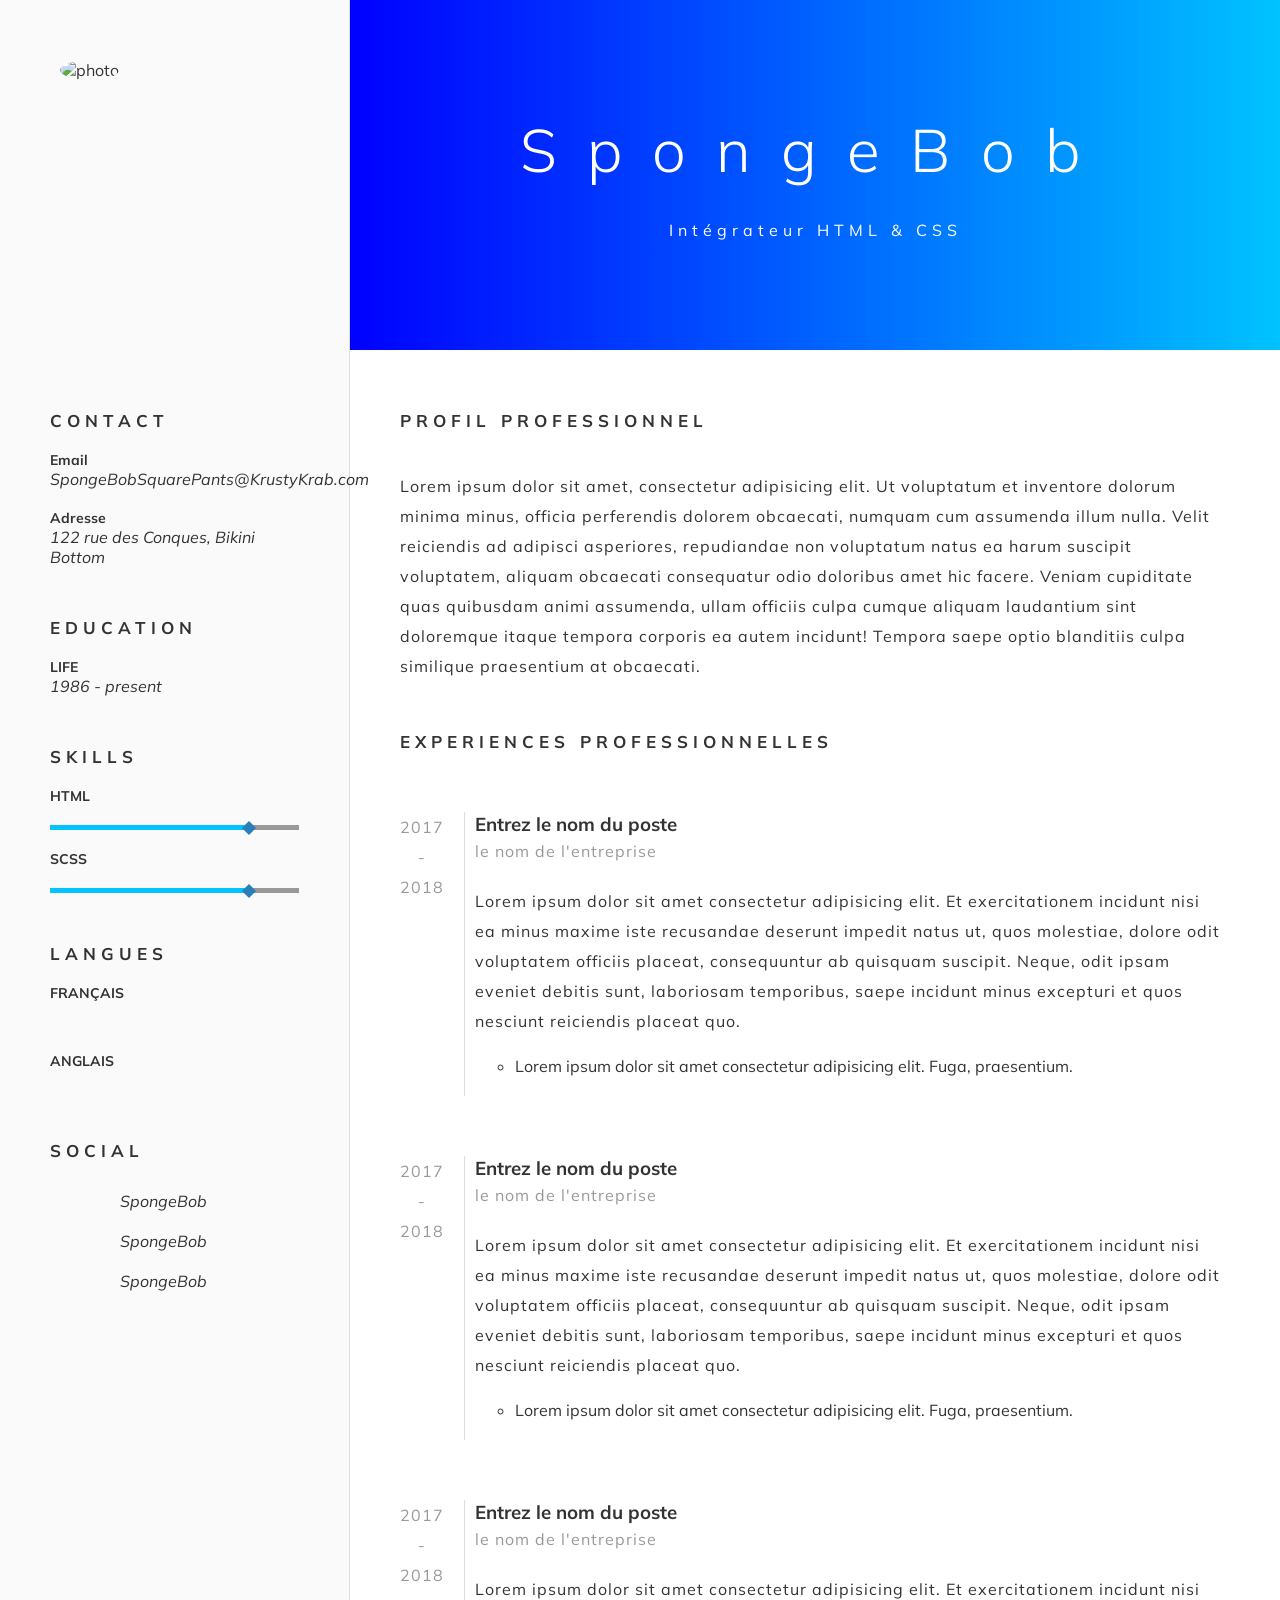
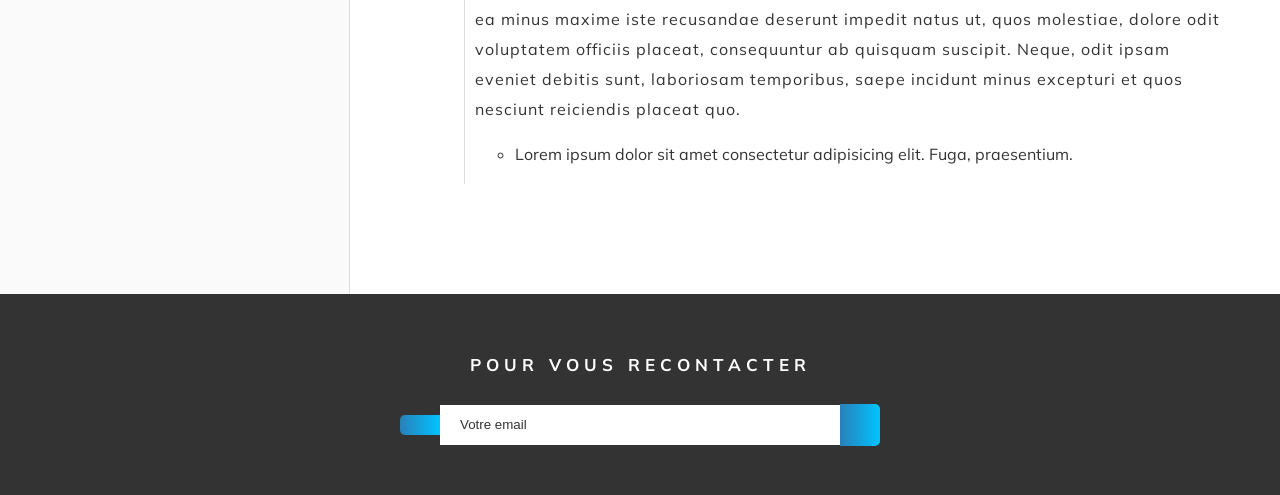
==== ssite/index.html @ f2223962 "1 er commit" ====
<!DOCTYPE html>
<html lang="fr">
  <head>
    <meta charset="UTF-8" />
    <meta name="viewport" content="width=device-width, initial-scale=1.0" />
    <meta http-equiv="X-UA-Compatible" content="ie=edge" />
    <link rel="stylesheet" href="./css/styles.css" />
    <link
      href="https://fonts.googleapis.com/css?family=Muli:300,400,700&display=swap"
      rel="stylesheet"
    />
    <script
      src="https://kit.fontawesome.com/cacbcc77eb.js"
      crossorigin="anonymous"
    ></script>
    <title>Examen Final</title>
  </head>
  <body>
    <div class="grid-container">
      <header>
        <h1>SpongeBob</h1>
        <p>Intégrateur HTML & CSS</p>
      </header>
      <section class="picture">
        <img
          src="https://i.pinimg.com/736x/95/e4/da/95e4dac2cbba332af90bed9593014699.jpg"
          alt="photo"
        />
      </section>
      <aside>
        <div class="block">
          <h2 class="title-small">CONTACT</h2>
          <h3>Email</h3>
          <p>SpongeBobSquarePants@KrustyKrab.com</p>
          <h3>Adresse</h3>
          <p>122 rue des Conques, Bikini Bottom</p>
        </div>
        <div class="block">
          <h2 class="title-small">EDUCATION</h2>
          <h3>LIFE</h3>
          <p>1986 - present</p>
        </div>
        <div class="block">
          <h2 class="title-small">SKILLS</h2>
          <h3>HTML</h3>
          <div class="bar-skill">
            <div class="bar-skill-progress"></div>
            <div class="bar-skill-dot"></div>
          </div>
          <h3>SCSS</h3>
          <div class="bar-skill">
            <div class="bar-skill-progress"></div>
            <div class="bar-skill-dot"></div>
          </div>
        </div>
        <div class="block">
          <h2 class="title-small">LANGUES</h2>
          <h3>FRANÇAIS</h3>
          <div class="stars-container">
            <i class="fas fa-star text-primary"></i>
            <i class="fas fa-star text-primary"></i>
            <i class="fas fa-star text-primary"></i>
            <i class="fas fa-star text-primary"></i>
            <i class="fas fa-star text-primary"></i>
          </div>
          <h3>ANGLAIS</h3>
          <div class="stars-container">
            <i class="fas fa-star text-primary"></i>
            <i class="fas fa-star text-primary"></i>
            <i class="fas fa-star text-primary"></i>
            <i class="fas fa-star"></i>
            <i class="fas fa-star"></i>
          </div>
        </div>
        <div class="block">
          <h2 class="title-small">SOCIAL</h2>
          <div class="social-container">
            <i class="fab fa-twitter"></i>
            <p>SpongeBob</p>
          </div>
          <div class="social-container">
            <i class="fab fa-linkedin"></i>
            <p>SpongeBob</p>
          </div>
          <div class="social-container">
            <i class="fab fa-facebook"></i>
            <p>SpongeBob</p>
          </div>
        </div>
      </aside>
      <main>
        <h2 class="title-small">PROFIL PROFESSIONNEL</h2>
        <p class="mb-5">
          Lorem ipsum dolor sit amet, consectetur adipisicing elit. Ut
          voluptatum et inventore dolorum minima minus, officia perferendis
          dolorem obcaecati, numquam cum assumenda illum nulla. Velit reiciendis
          ad adipisci asperiores, repudiandae non voluptatum natus ea harum
          suscipit voluptatem, aliquam obcaecati consequatur odio doloribus amet
          hic facere. Veniam cupiditate quas quibusdam animi assumenda, ullam
          officiis culpa cumque aliquam laudantium sint doloremque itaque
          tempora corporis ea autem incidunt! Tempora saepe optio blanditiis
          culpa similique praesentium at obcaecati.
        </p>
        <h2 class="title-small">EXPERIENCES PROFESSIONNELLES</h2>
        <div class="experience">
          <div class="timeline">
            <p>
              2017 <br />
              - <br />
              2018
            </p>
          </div>
          <div class="content">
            <h3>Entrez le nom du poste</h3>
            <p class="text-hint mb-2">le nom de l'entreprise</p>
            <p>
              Lorem ipsum dolor sit amet consectetur adipisicing elit. Et
              exercitationem incidunt nisi ea minus maxime iste recusandae
              deserunt impedit natus ut, quos molestiae, dolore odit voluptatem
              officiis placeat, consequuntur ab quisquam suscipit. Neque, odit
              ipsam eveniet debitis sunt, laboriosam temporibus, saepe incidunt
              minus excepturi et quos nesciunt reiciendis placeat quo.
            </p>
            <ul>
              <li>
                Lorem ipsum dolor sit amet consectetur adipisicing elit. Fuga,
                praesentium.
              </li>
            </ul>
          </div>
        </div>
        <div class="experience">
          <div class="timeline">
            <p>
              2017 <br />
              - <br />
              2018
            </p>
          </div>
          <div class="content">
            <h3>Entrez le nom du poste</h3>
            <p class="text-hint mb-2">le nom de l'entreprise</p>
            <p>
              Lorem ipsum dolor sit amet consectetur adipisicing elit. Et
              exercitationem incidunt nisi ea minus maxime iste recusandae
              deserunt impedit natus ut, quos molestiae, dolore odit voluptatem
              officiis placeat, consequuntur ab quisquam suscipit. Neque, odit
              ipsam eveniet debitis sunt, laboriosam temporibus, saepe incidunt
              minus excepturi et quos nesciunt reiciendis placeat quo.
            </p>
            <ul>
              <li>
                Lorem ipsum dolor sit amet consectetur adipisicing elit. Fuga,
                praesentium.
              </li>
            </ul>
          </div>
        </div>
        <div class="experience">
          <div class="timeline">
            <p>
              2017 <br />
              - <br />
              2018
            </p>
          </div>
          <div class="content">
            <h3>Entrez le nom du poste</h3>
            <p class="text-hint mb-2">le nom de l'entreprise</p>
            <p>
              Lorem ipsum dolor sit amet consectetur adipisicing elit. Et
              exercitationem incidunt nisi ea minus maxime iste recusandae
              deserunt impedit natus ut, quos molestiae, dolore odit voluptatem
              officiis placeat, consequuntur ab quisquam suscipit. Neque, odit
              ipsam eveniet debitis sunt, laboriosam temporibus, saepe incidunt
              minus excepturi et quos nesciunt reiciendis placeat quo.
            </p>
            <ul>
              <li>
                Lorem ipsum dolor sit amet consectetur adipisicing elit. Fuga,
                praesentium.
              </li>
            </ul>
          </div>
        </div>
      </main>
      <footer>
        <h2 class="title-small">POUR VOUS RECONTACTER</h2>
        <form action="#">
          <i class="far fa-envelope-open prefix"></i>
          <input type="text" name="email" placeholder="Votre email" />
          <button>
            <i class="fas fa-paper-plane postfix"></i>
          </button>
        </form>
      </footer>
    </div>
  </body>
</html>
---- ssite/css/styles.css ----
:root {
  --font-family: "Muli", sans-serif;
  --light: #00c3ff;
  --primary: blue;
  --dark: #2980b9;
  --text: #333;
  --background: #fafafa;
  --hint: #999;
  --border: #ddd;
}

html {
  font-size: 62.5%;
}

body {
  font-family: var(--font-family);
  color: var(--text);
  font-size: 1.6rem;
}

p {
  margin: 1rem 0;
}

h1,
h2,
h3,
h4,
h5,
h6 {
  margin: 1rem 0 2rem 0;
}

ul {
  list-style: none;
}

a {
  color: var(--text);
  text-decoration: none;
}

img {
  max-width: 100%;
}

* {
  margin: 0;
  padding: 0;
  box-sizing: border-box;
}

.title-small {
  letter-spacing: 0.5rem;
  font-size: 1.7rem;
}

.text-primary {
  color: var(--primary);
}
.text-hint {
  color: var(--hint);
}

.mb-5 {
  margin-bottom: 5rem !important;
}

.mb-2 {
  margin-bottom: 2rem !important;
}

@keyframes bounce {
  0% {
    transform: rotate(-45deg);
  }
  10% {
    transform: rotate(-35deg);
  }
  70% {
    transform: rotate(20deg);
  }
  80% {
    transform: rotate(-10deg);
  }
  90% {
    transform: rotate(5deg);
  }
  100% {
    transform: rotate(0deg);
  }
}
/* Landscape phones and down */
/* Landscape phone to portrait tablet */
/* Portrait tablet to landscape and desktop */
/* Large desktop */
.grid-container {
  display: grid;
  min-height: 100vh;
  grid: "picture header" auto "aside main" 1fr "footer footer" auto/350px auto;
}
@media (max-width: 480px) {
  .grid-container {
    grid: "header" auto "main" auto "picture" auto "aside" auto "footer" auto/auto;
  }
}

header {
  grid-area: header;
  background: linear-gradient(to right, var(--primary), var(--light));
  padding: 10rem 5rem;
  text-align: center;
  color: white;
  display: flex;
  flex-direction: column;
  justify-content: center;
  align-items: center;
}
@media (max-width: 480px) {
  header {
    padding: 5rem 2rem;
  }
}
header h1 {
  font-size: 6rem;
  line-height: 8rem;
  font-weight: 300;
  letter-spacing: 3rem;
}
@media (max-width: 480px) {
  header h1 {
    font-size: 4rem;
  }
}
header p {
  letter-spacing: 0.5rem;
}
header span {
  display: inline-block;
  animation: bounce 2s;
}

.picture {
  grid-area: picture;
  padding: 6rem;
  background: var(--background);
  border-right: 1px solid var(--border);
}
.picture img {
  border-radius: 50%;
}

aside {
  grid-area: aside;
  background: var(--background);
  border-right: 1px solid var(--border);
  padding: 5rem;
}
aside .block {
  margin-bottom: 5rem;
}
aside .block h3 {
  margin-bottom: 0;
  font-size: 1.4rem;
}
aside .block p {
  margin: 0 0 2rem 0;
  font-style: italic;
}
aside .block .bar-skill {
  margin: 2rem 0;
  height: 5px;
  background: var(--hint);
  position: relative;
}
aside .block .bar-skill .bar-skill-progress {
  position: absolute;
  height: 5px;
  top: 0;
  left: 0;
  width: 80%;
  background: var(--light);
}
aside .block .bar-skill .bar-skill-dot {
  position: absolute;
  height: 10px;
  width: 10px;
  background: var(--dark);
  left: calc(80% - 5px);
  top: -2.5px;
  transform: rotate(45deg);
}
aside .block .stars-container {
  display: flex;
  margin: 2rem 0 3rem 0;
  color: var(--hint);
}
aside .block .stars-container i {
  font-size: 2rem;
  margin: 0 1rem;
}
aside .block .social-container {
  display: flex;
  justify-content: start;
  align-items: center;
  padding: 1rem 1rem;
  border-radius: 5px;
  transition: all 0.2s;
  cursor: pointer;
}
aside .block .social-container:hover {
  background: var(--border);
}
aside .block .social-container:hover i {
  color: var(--primary);
  transform: scale(1.3);
  transition: all 0.2s;
}
aside .block .social-container i {
  font-size: 2rem;
  flex: 0 0 50px;
  margin-right: 1rem;
}
aside .block .social-container p {
  flex: auto;
  margin: 0;
}

main {
  grid-area: main;
  padding: 5rem;
}
@media (max-width: 480px) {
  main {
    padding: 5rem 1.5rem;
  }
}
main h2 {
  margin-bottom: 4rem;
}
main p {
  letter-spacing: 0.1rem;
  line-height: 3rem;
}
main .experience {
  display: flex;
  margin: 6rem 0;
}
main .experience .timeline {
  text-align: center;
  color: var(--hint);
  padding-right: 2rem;
  border-right: 1px solid var(--border);
}
main .experience .timeline p {
  margin: 0;
}
main .experience .content {
  padding: 0 1rem;
}
main .experience .content h3 {
  margin: 0;
}
main .experience .content p {
  margin: 0;
}
main .experience .content ul {
  margin: 2rem 0;
  list-style: circle;
  padding-left: 4rem;
}

footer {
  grid-area: footer;
  display: flex;
  flex-direction: column;
  text-align: center;
  justify-content: center;
  align-items: center;
  color: white;
  padding: 5rem;
  background: var(--text);
}
@media (max-width: 480px) {
  footer {
    padding: 5rem 1.5rem;
  }
}
footer h2 {
  margin-bottom: 3rem;
}
footer form {
  display: flex;
  align-items: center;
}
footer form .prefix,
footer form .postfix {
  background: linear-gradient(to right, var(--dark), var(--light));
  padding: 1rem 2rem;
  color: white;
  font-size: 2rem;
}
footer form .prefix {
  border-top-left-radius: 0.5rem;
  border-bottom-left-radius: 0.5rem;
}
footer form button {
  background: var(--text);
  border: 0;
  cursor: pointer;
  transition: all 0.2s;
}
footer form button:hover {
  opacity: 0.8;
}
footer form button .postfix {
  border-top-right-radius: 0.5rem;
  border-bottom-right-radius: 0.5rem;
}
footer form input {
  outline: 0;
  border: 0;
  min-width: 400px;
  padding: 1rem 2rem;
  line-height: 2rem;
}
@media (max-width: 480px) {
  footer form input {
    min-width: 200px;
  }
}
footer form input::placeholder {
  color: var(--text);
}

/*# sourceMappingURL=styles.css.map */
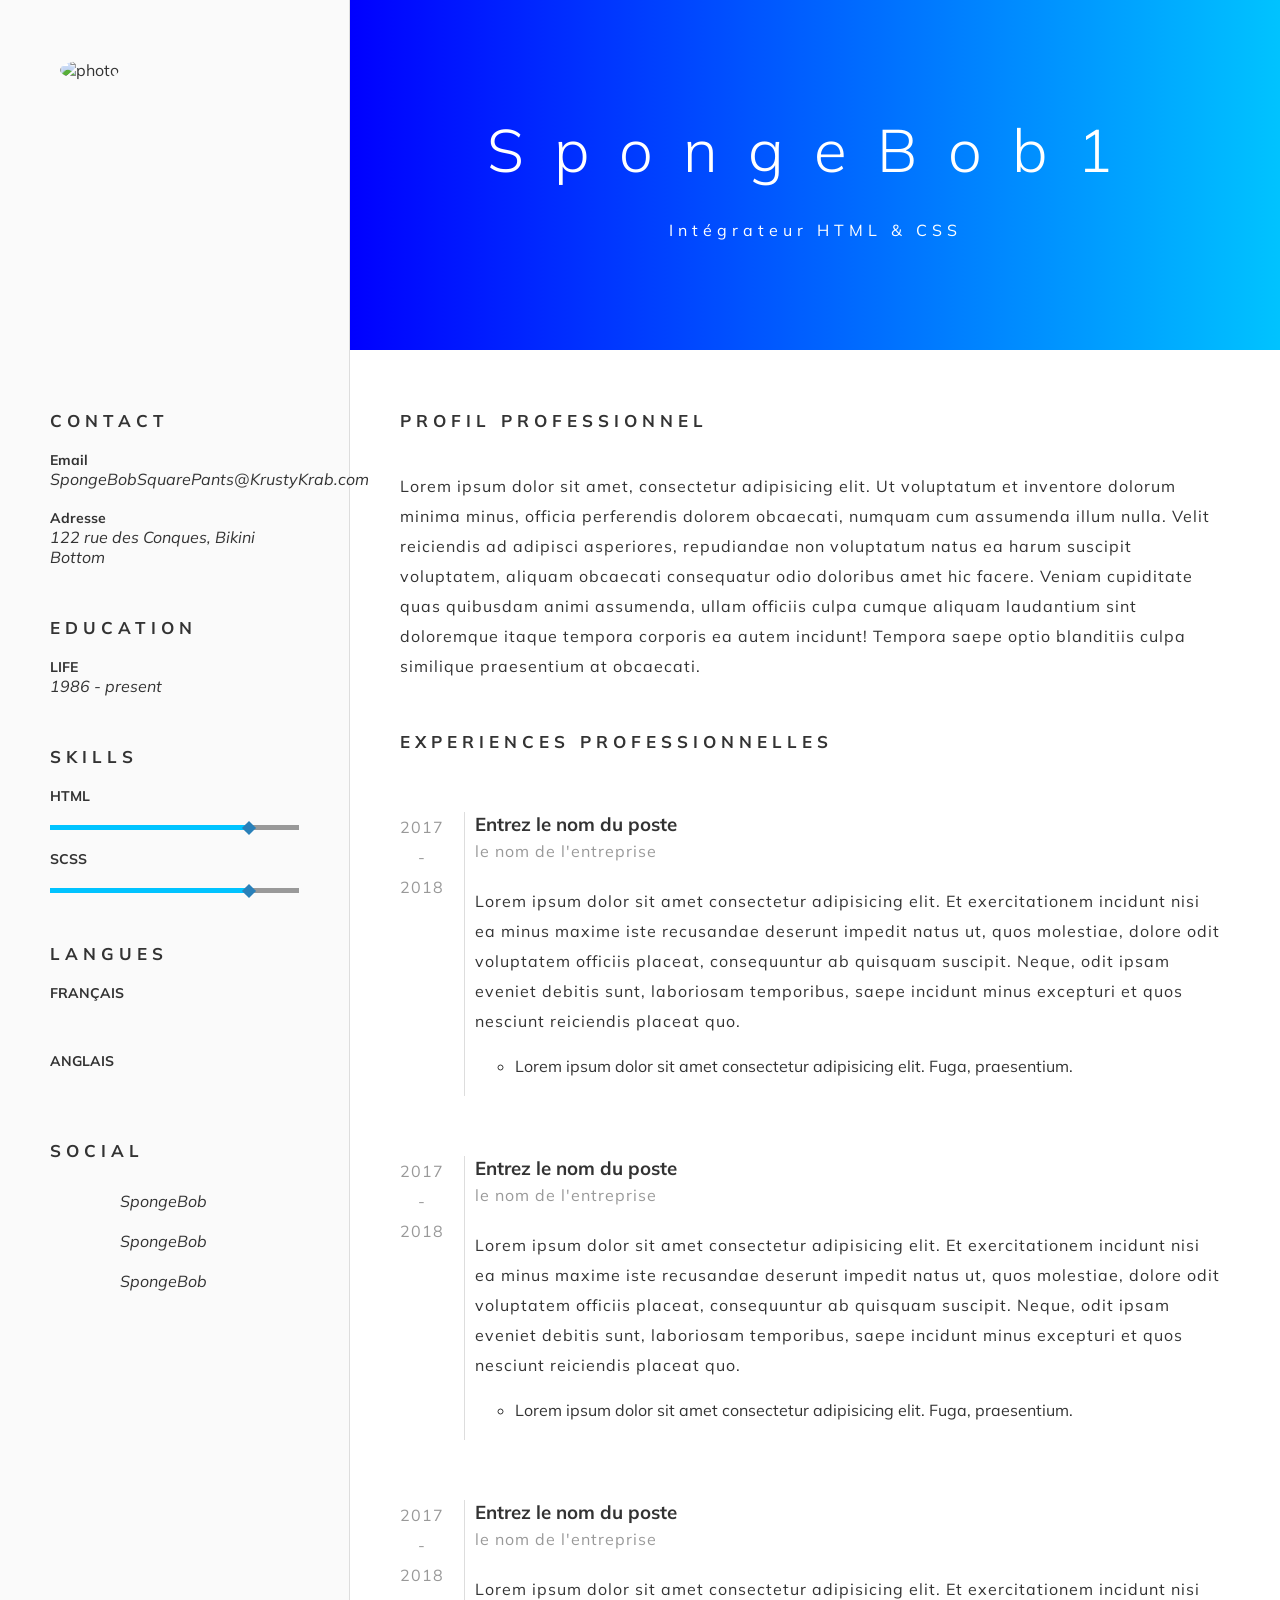
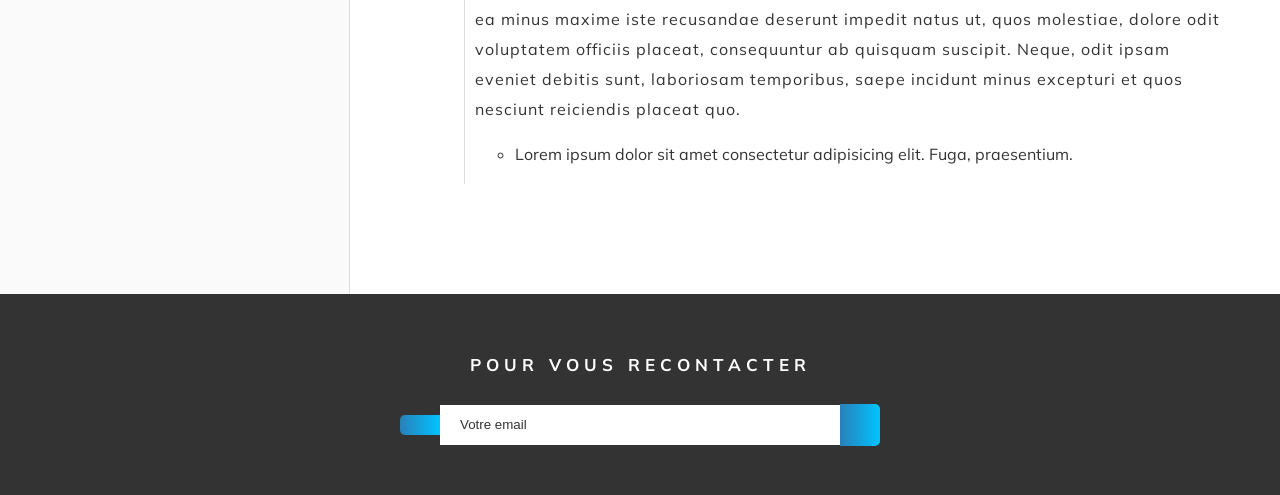
==== commit 28f6bb48: "changer la ligne 21" ====
--- a/ssite/index.html
+++ b/ssite/index.html
@@ -18,7 +18,7 @@
   <body>
     <div class="grid-container">
       <header>
-        <h1>SpongeBob</h1>
+        <h1>SpongeBob1</h1>
         <p>Intégrateur HTML & CSS</p>
       </header>
       <section class="picture">
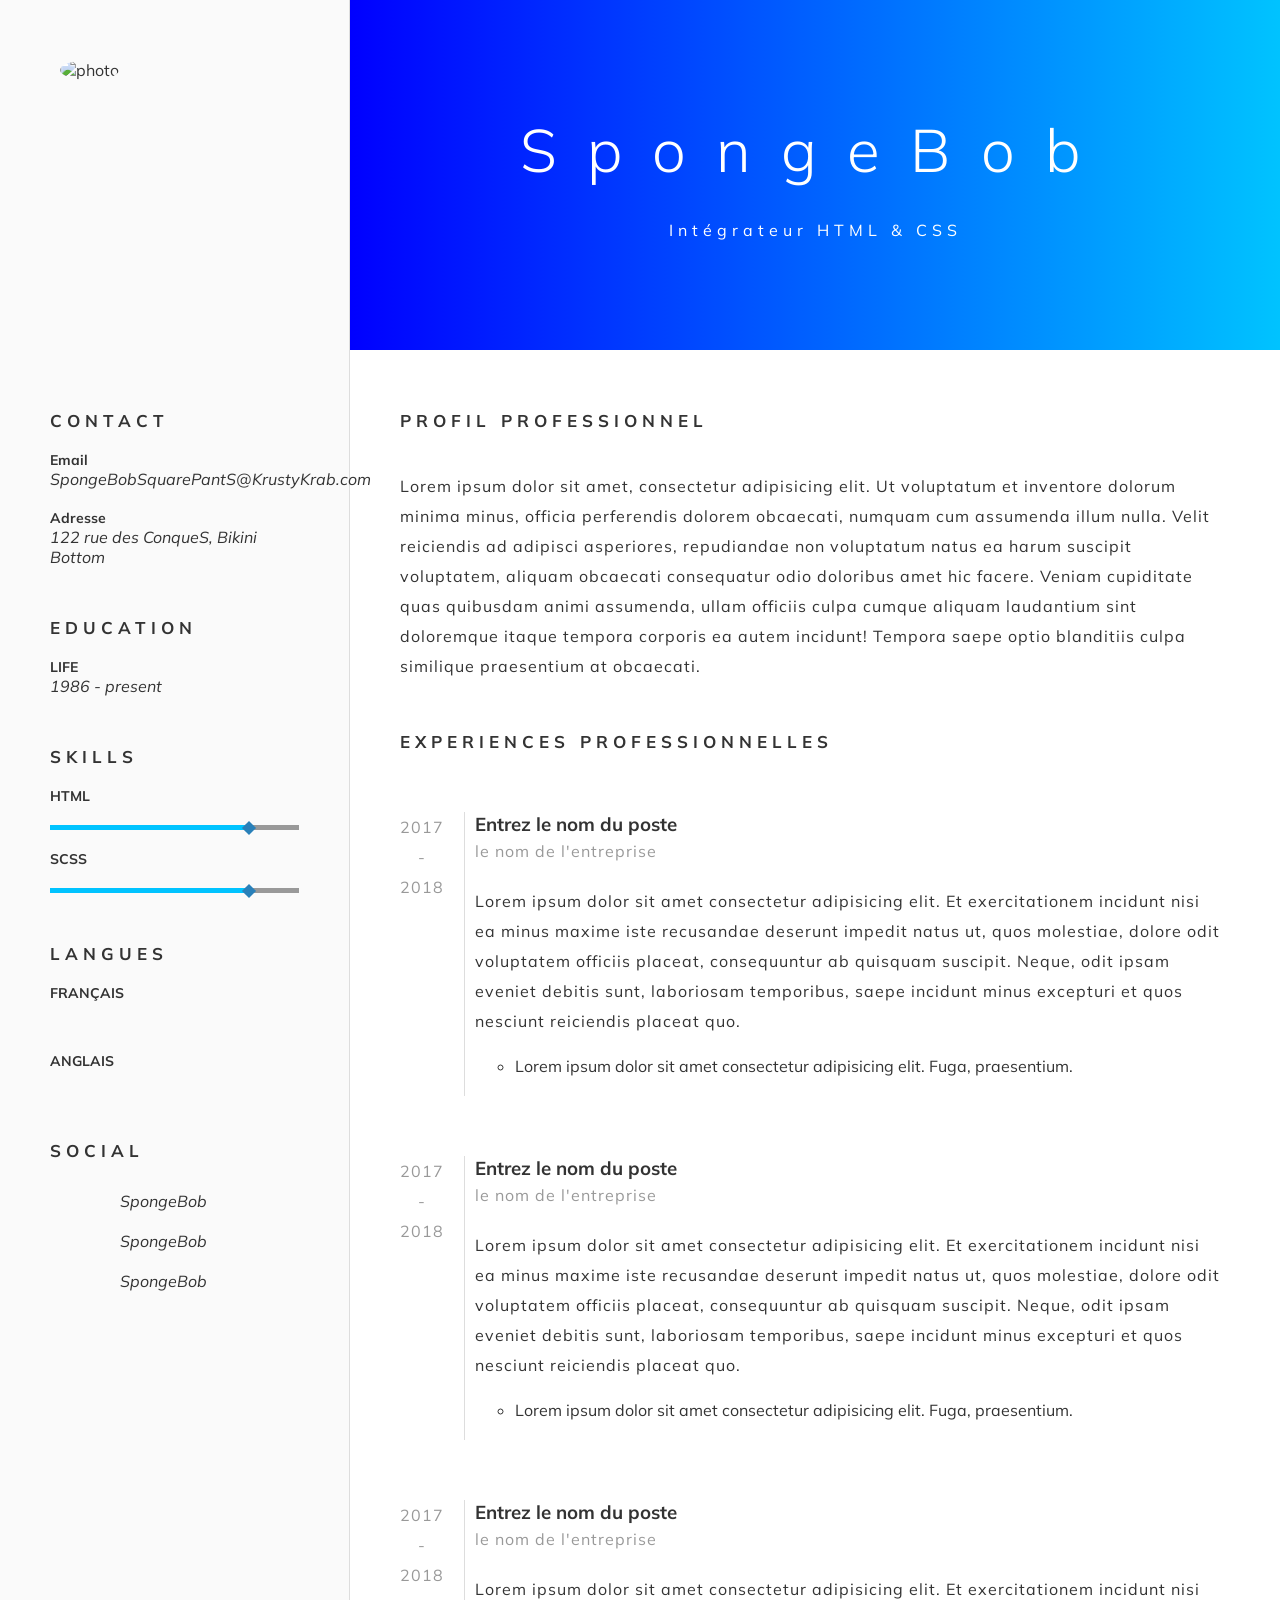
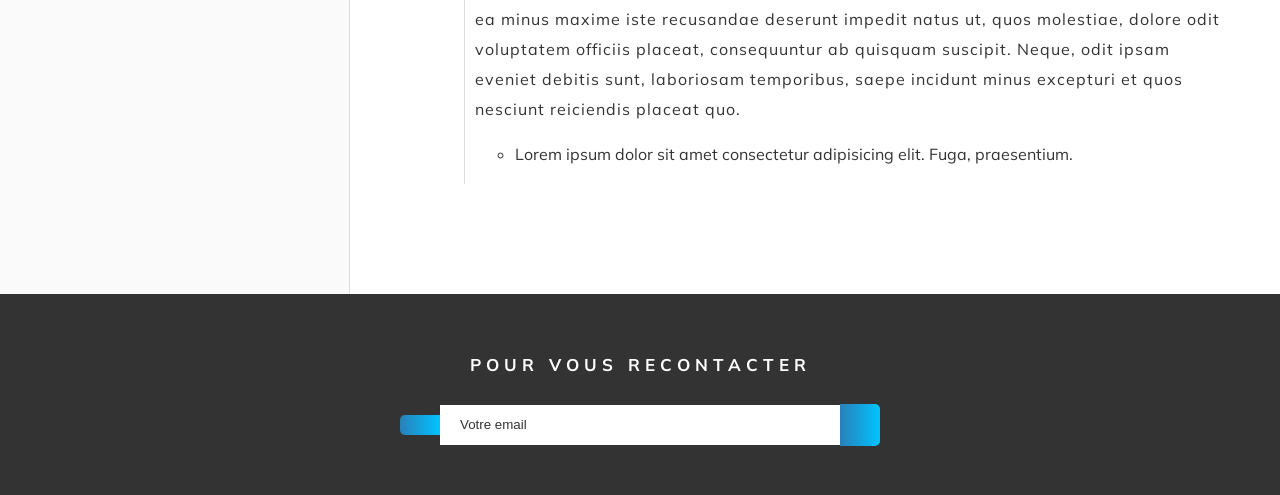
==== commit 346904b7: "changer la ligne 34 et 36" ====
--- a/ssite/index.html
+++ b/ssite/index.html
@@ -18,7 +18,7 @@
   <body>
     <div class="grid-container">
       <header>
-        <h1>SpongeBob1</h1>
+        <h1>SpongeBob</h1>
         <p>Intégrateur HTML & CSS</p>
       </header>
       <section class="picture">
@@ -31,9 +31,9 @@
         <div class="block">
           <h2 class="title-small">CONTACT</h2>
           <h3>Email</h3>
-          <p>SpongeBobSquarePants@KrustyKrab.com</p>
+          <p>SpongeBobSquarePantS@KrustyKrab.com</p>
           <h3>Adresse</h3>
-          <p>122 rue des Conques, Bikini Bottom</p>
+          <p>122 rue des ConqueS, Bikini Bottom</p>
         </div>
         <div class="block">
           <h2 class="title-small">EDUCATION</h2>
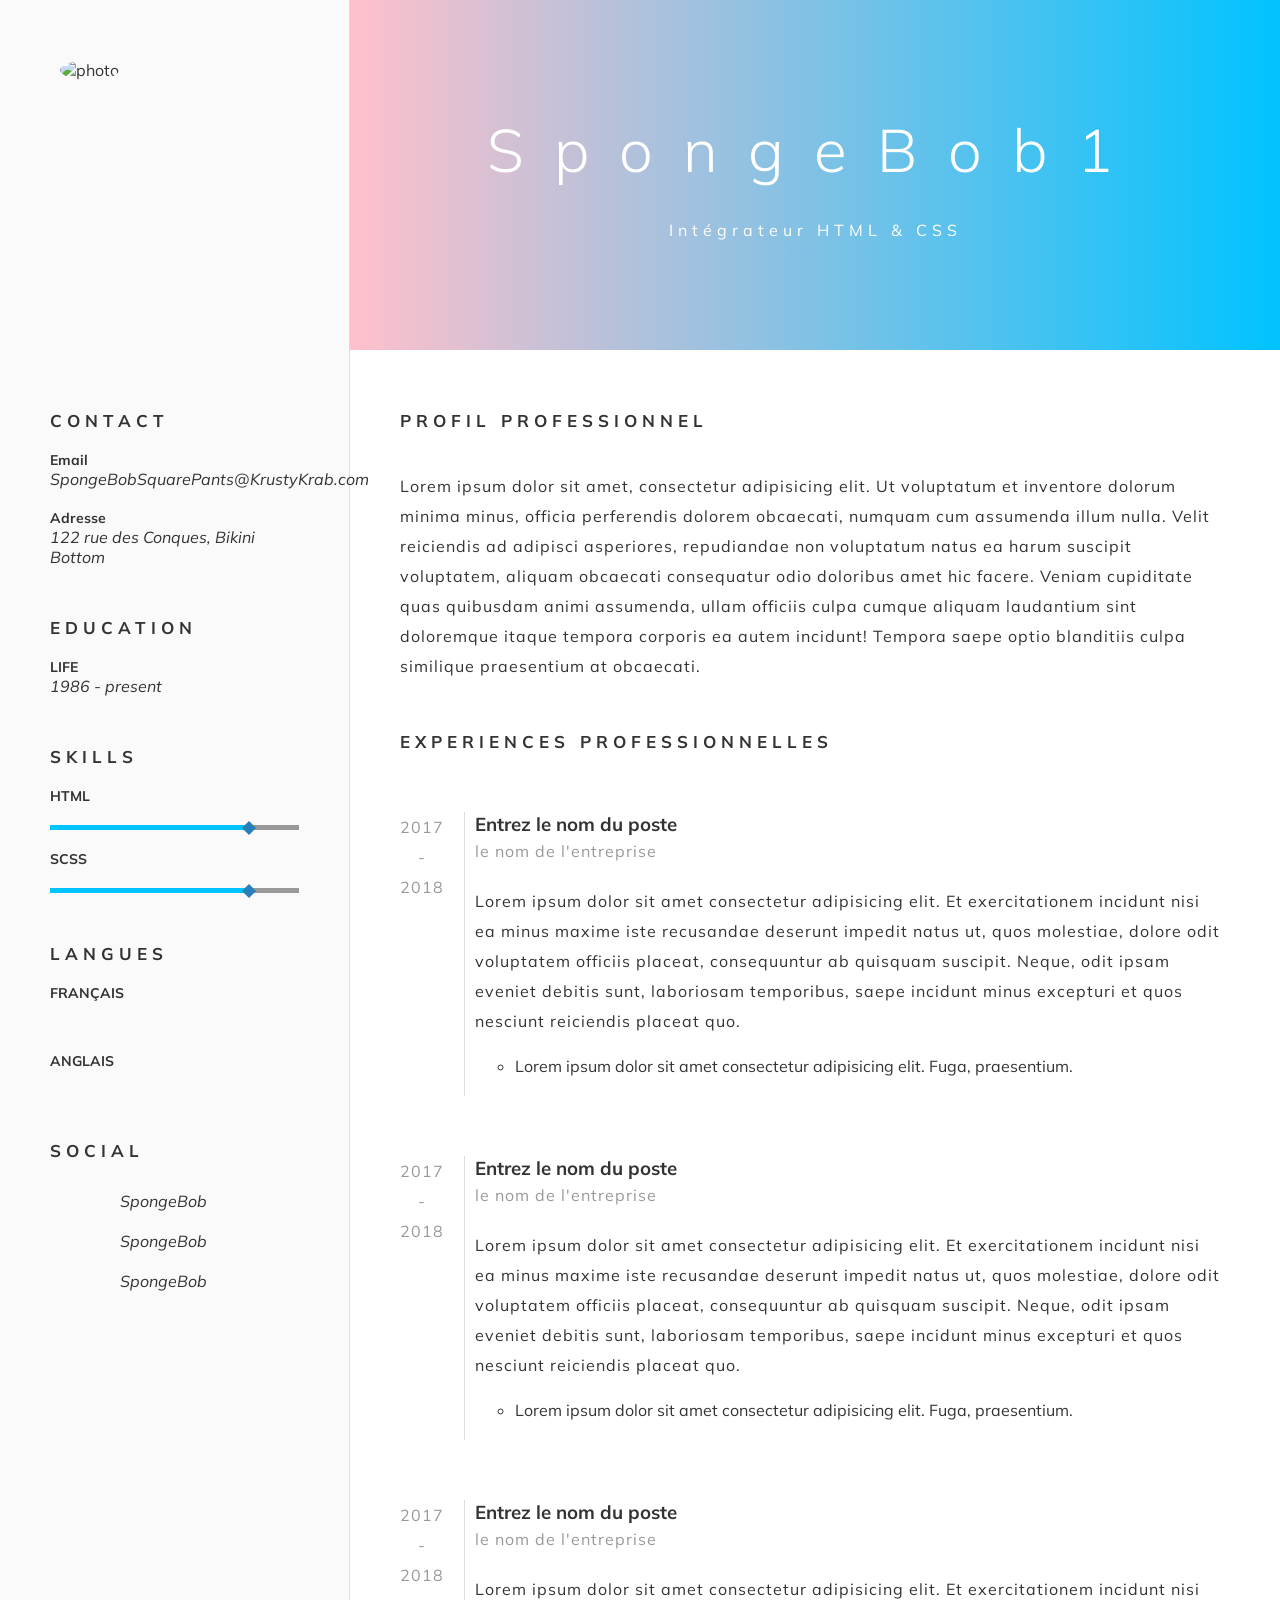
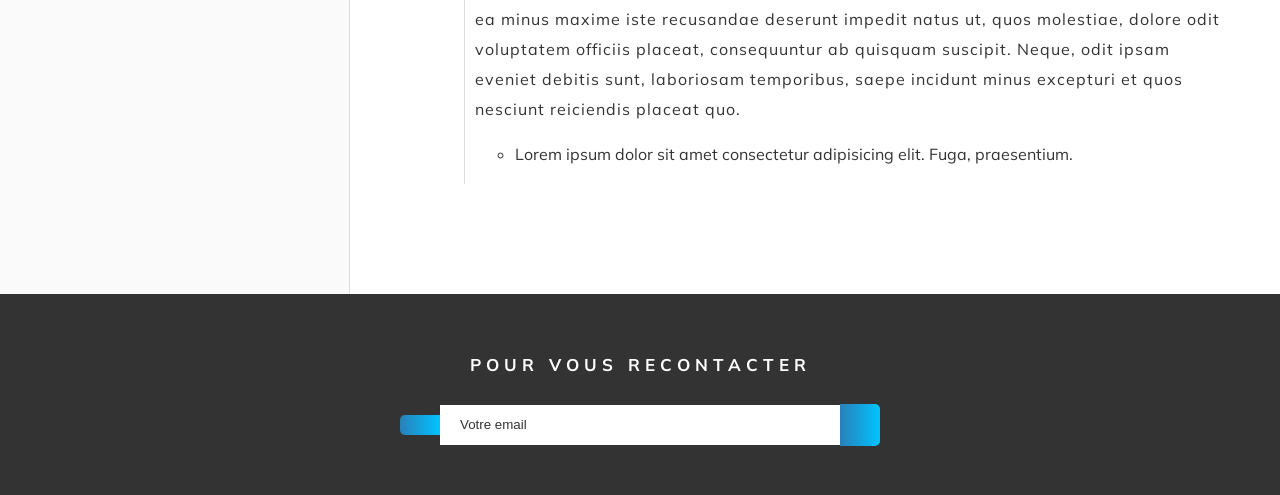
==== commit e9acb8a1: "Merge pull request #1 from marieAndreeHealeyCote/feature-1 changer la ligne 21" ====
--- a/ssite/index.html
+++ b/ssite/index.html
@@ -18,7 +18,7 @@
   <body>
     <div class="grid-container">
       <header>
-        <h1>SpongeBob</h1>
+        <h1>SpongeBob1</h1>
         <p>Intégrateur HTML & CSS</p>
       </header>
       <section class="picture">
@@ -31,9 +31,9 @@
         <div class="block">
           <h2 class="title-small">CONTACT</h2>
           <h3>Email</h3>
-          <p>SpongeBobSquarePantS@KrustyKrab.com</p>
+          <p>SpongeBobSquarePants@KrustyKrab.com</p>
           <h3>Adresse</h3>
-          <p>122 rue des ConqueS, Bikini Bottom</p>
+          <p>122 rue des Conques, Bikini Bottom</p>
         </div>
         <div class="block">
           <h2 class="title-small">EDUCATION</h2>
--- a/ssite/css/styles.css
+++ b/ssite/css/styles.css
@@ -1,7 +1,7 @@
 :root {
   --font-family: "Muli", sans-serif;
   --light: #00c3ff;
-  --primary: blue;
+  --primary: pink;
   --dark: #2980b9;
   --text: #333;
   --background: #fafafa;
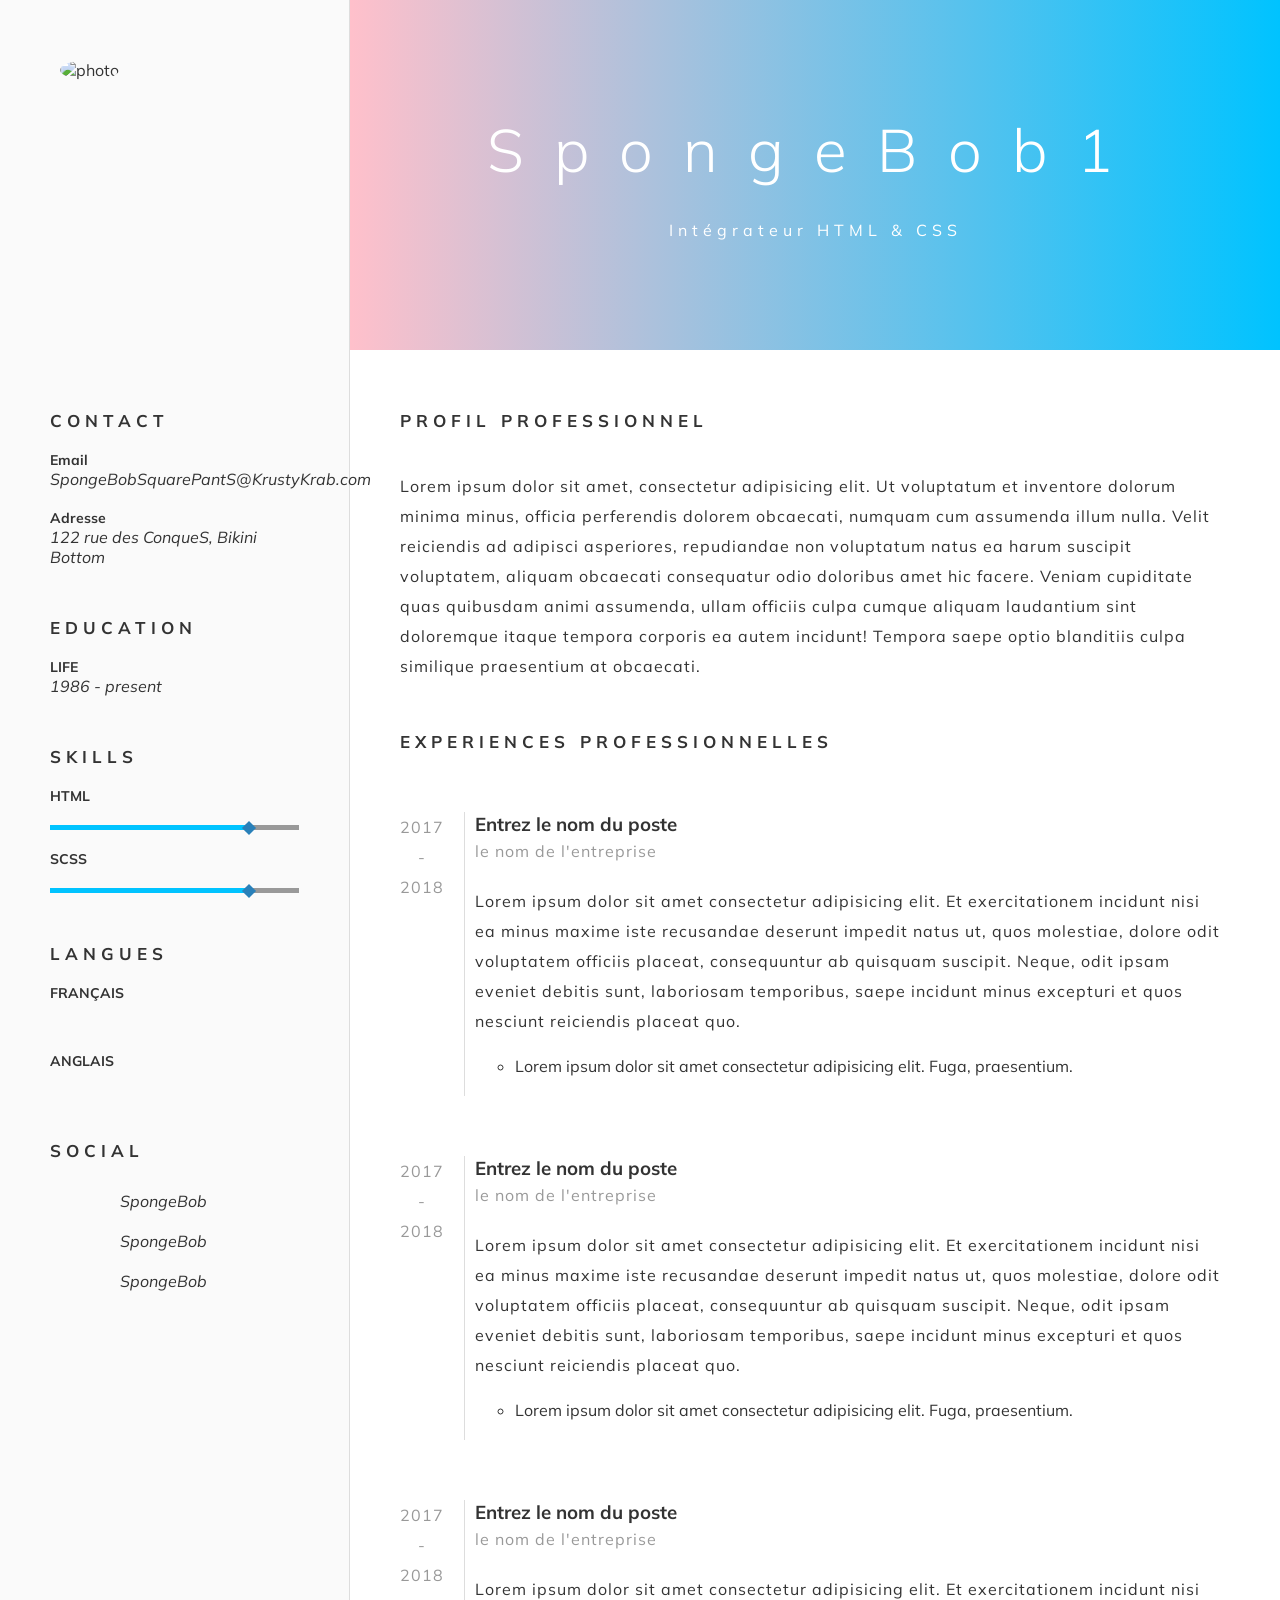
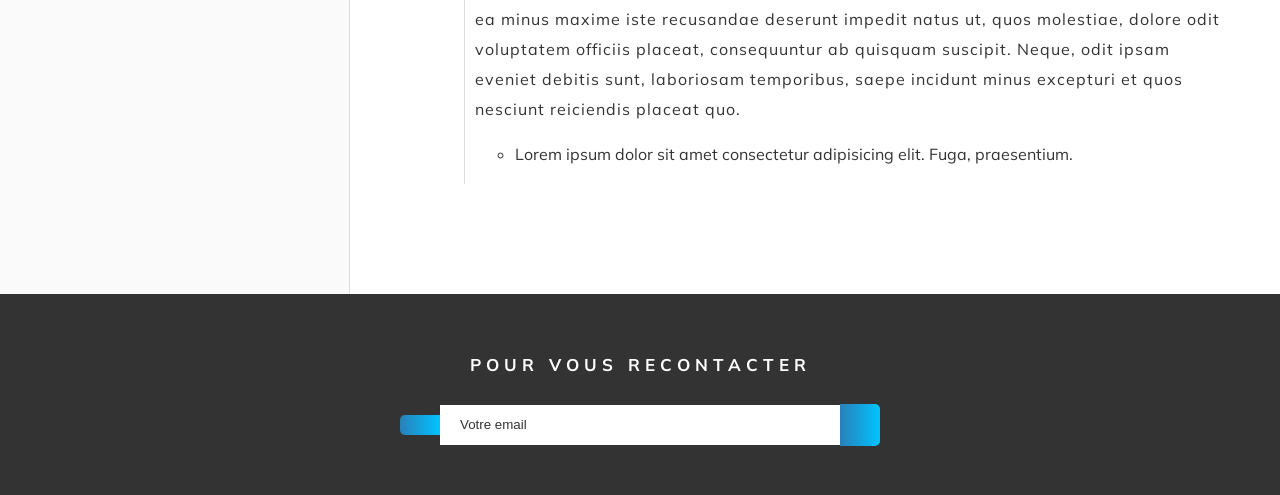
==== commit f2a26a26: "Merge pull request #2 from marieAndreeHealeyCote/feature-2 changer la ligne 34 et 36" ====
--- a/ssite/index.html
+++ b/ssite/index.html
@@ -31,9 +31,9 @@
         <div class="block">
           <h2 class="title-small">CONTACT</h2>
           <h3>Email</h3>
-          <p>SpongeBobSquarePants@KrustyKrab.com</p>
+          <p>SpongeBobSquarePantS@KrustyKrab.com</p>
           <h3>Adresse</h3>
-          <p>122 rue des Conques, Bikini Bottom</p>
+          <p>122 rue des ConqueS, Bikini Bottom</p>
         </div>
         <div class="block">
           <h2 class="title-small">EDUCATION</h2>
